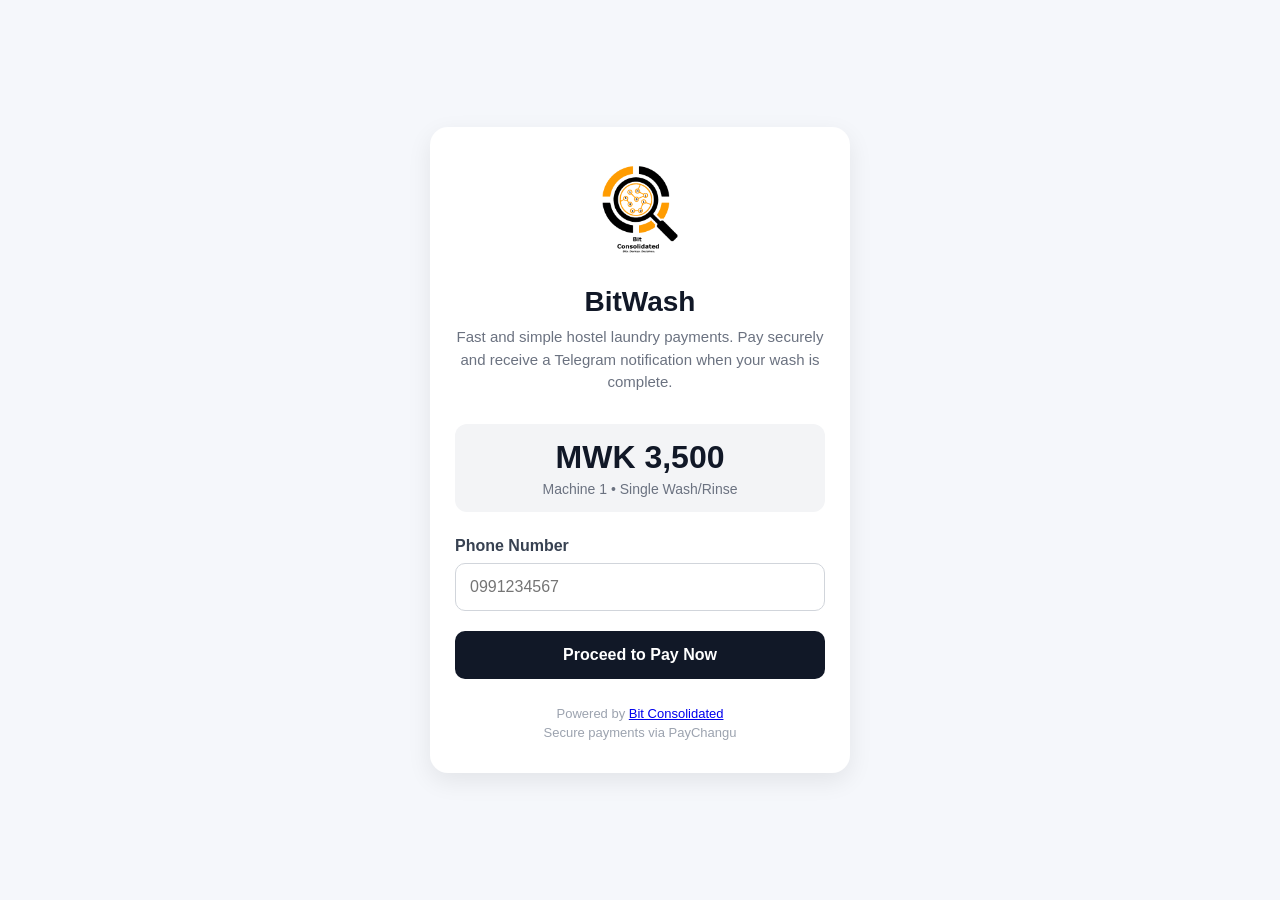
==== wash.html @ 8fad7244 "bitwash front page" ====
<!DOCTYPE html>
<html lang="en">
<head>
    <meta charset="UTF-8">
    <meta name="viewport" content="width=device-width, initial-scale=1.0">
    <title>BitWash</title>

    <style>
        * {
            margin: 0;
            padding: 0;
            box-sizing: border-box;
            font-family: Arial, sans-serif;
        }

        body {
            background: #f5f7fb;
            display: flex;
            justify-content: center;
            align-items: center;
            min-height: 100vh;
            padding: 20px;
        }

        .container {
            background: white;
            width: 100%;
            max-width: 420px;
            border-radius: 18px;
            padding: 30px 25px;
            box-shadow: 0 8px 25px rgba(0,0,0,0.08);
            text-align: center;
        }

        .logo {
            width: 110px;
            margin-bottom: 15px;
        }

        h1 {
            font-size: 28px;
            color: #111827;
            margin-bottom: 8px;
        }

        .subtitle {
            color: #6b7280;
            font-size: 15px;
            margin-bottom: 30px;
            line-height: 1.5;
        }

        .price-box {
            background: #f3f4f6;
            border-radius: 12px;
            padding: 15px;
            margin-bottom: 25px;
        }

        .price-box h2 {
            color: #111827;
            font-size: 32px;
            margin-bottom: 5px;
        }

        .price-box p {
            color: #6b7280;
            font-size: 14px;
        }

        form {
            text-align: left;
        }

        label {
            display: block;
            margin-bottom: 8px;
            font-weight: bold;
            color: #374151;
        }

        input {
            width: 100%;
            padding: 14px;
            border: 1px solid #d1d5db;
            border-radius: 10px;
            margin-bottom: 20px;
            font-size: 16px;
        }

        input:focus {
            outline: none;
            border-color: #111827;
        }

        button {
            width: 100%;
            background: #111827;
            color: white;
            border: none;
            padding: 15px;
            border-radius: 10px;
            font-size: 16px;
            font-weight: bold;
            cursor: pointer;
            transition: 0.2s;
        }

        button:hover {
            background: #000000;
        }

        .footer {
            margin-top: 25px;
            font-size: 13px;
            color: #9ca3af;
            line-height: 1.5;
        }

        @media (max-width: 480px) {
            .container {
                padding: 25px 20px;
            }

            h1 {
                font-size: 24px;
            }
        }
    </style>
</head>
<body>

    <div class="container">

        <!-- Logo -->
        <img src="images/Bit Consolidated Black.png" alt="Bit Consolidated Logo" class="logo">

        <h1>BitWash</h1>

        <p class="subtitle">
            Fast and simple hostel laundry payments.
            Pay securely and receive a Telegram notification when your wash is complete.
        </p>

        <div class="price-box">
            <h2>MWK 3,500</h2>
            <p>Machine 1 • Single Wash/Rinse</p>
        </div>

        <form action="https://washerbackend.onrender.com/pay" method="GET">

            <label>Phone Number</label>
            <input
                type="tel"
                name="phone"
                id="phone"
                placeholder="0991234567"
                required
            >

            <button type="submit">Proceed to Pay Now</button>

        </form>

        <div class="footer">
            Powered by <a href="https://www.bitconsolidated.africa/" target="_blank">Bit Consolidated</a><br>
            Secure payments via PayChangu
        </div>

    </div>

<script>
document.querySelector("form").addEventListener("submit", function(e) {

    let phone = document.getElementById("phone").value.trim();

    // Remove spaces
    phone = phone.replace(/\s+/g, "");

    // Convert +265...
    if (phone.startsWith("+265")) {
        phone = phone.substring(1);
    }

    // Convert 099...
    if (phone.startsWith("0")) {
        phone = "265" + phone.substring(1);
    }

    // Validate Malawi mobile numbers
    const regex = /^265(99|88|98|87)\d{7}$/;

    if (!regex.test(phone)) {
        alert("Enter a valid Malawi phone number");
        e.preventDefault();
        return;
    }

    // Save cleaned number back into form
    document.getElementById("phone").value = phone;

});
</script>

</body>
</html>
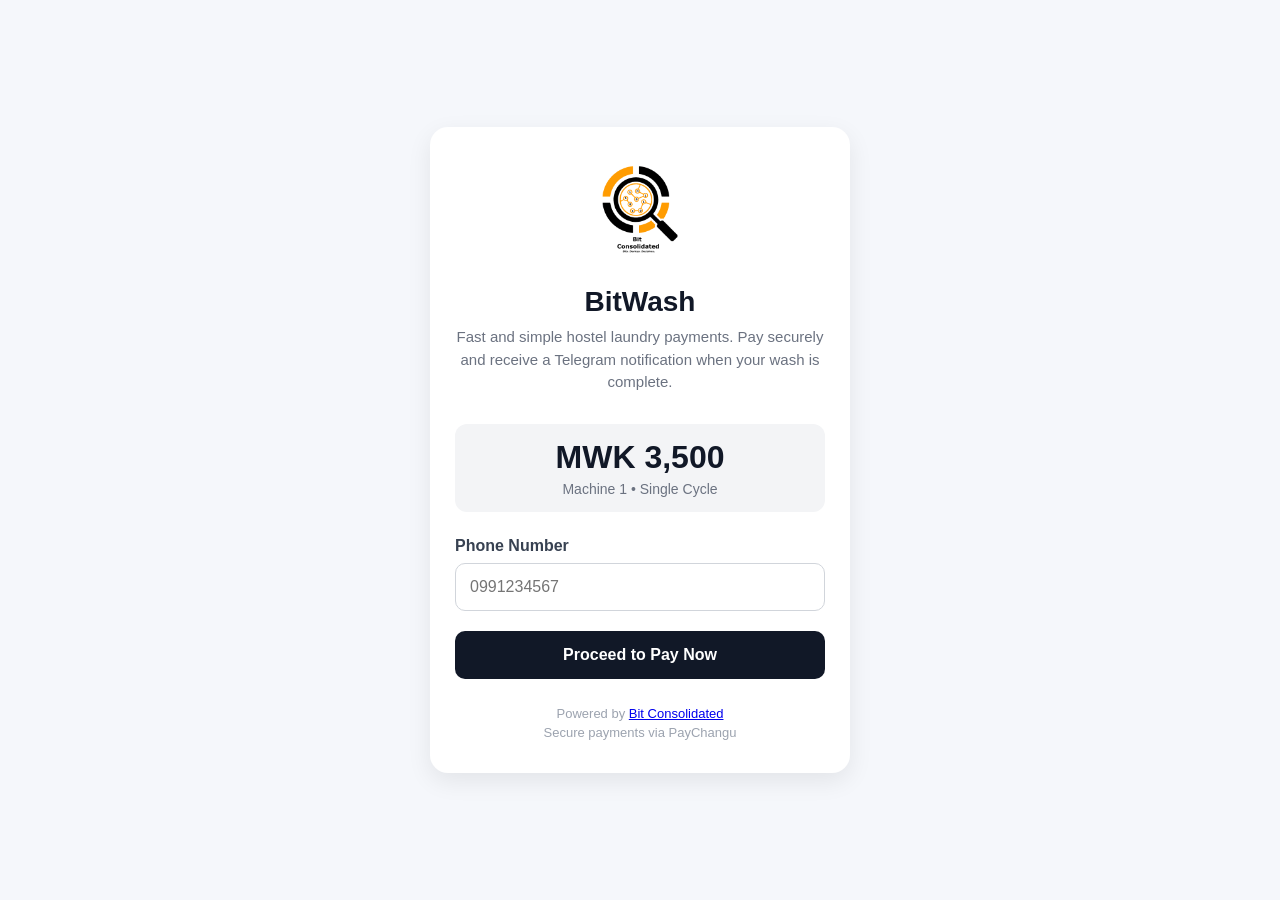
==== commit a7994cad: "Update wording" ====
--- a/wash.html
+++ b/wash.html
@@ -144,7 +144,7 @@
 
         <div class="price-box">
             <h2>MWK 3,500</h2>
-            <p>Machine 1 • Single Wash/Rinse</p>
+            <p>Machine 1 • Single Cycle</p>
         </div>
 
         <form action="https://washerbackend.onrender.com/pay" method="GET">
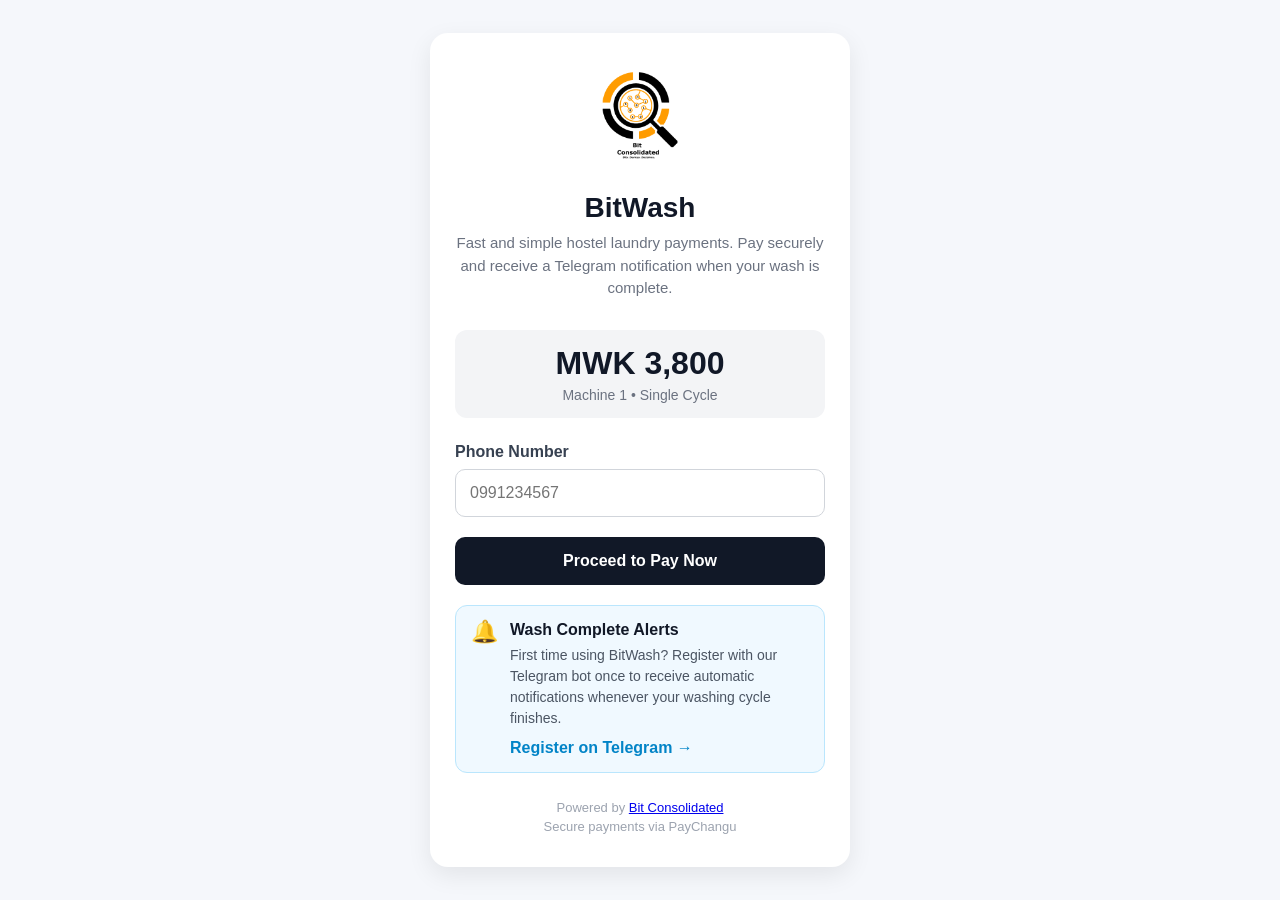
==== commit cbdd2d16: "update price and resgister info" ====
--- a/wash.html
+++ b/wash.html
@@ -126,6 +126,46 @@
                 font-size: 24px;
             }
         }
+
+        .telegram-box{
+            display:flex;
+            gap:12px;
+            align-items:flex-start;
+            background:#f0f9ff;
+            border:1px solid #bae6fd;
+            border-radius:12px;
+            padding:15px;
+            margin-top:20px;
+            text-align:left;
+        }
+
+        .telegram-icon{
+            font-size:22px;
+            line-height:1;
+        }
+
+        .telegram-content strong{
+            display:block;
+            color:#111827;
+            margin-bottom:6px;
+        }
+
+        .telegram-content p{
+            color:#4b5563;
+            font-size:14px;
+            line-height:1.5;
+            margin-bottom:10px;
+        }
+
+        .telegram-content a{
+            color:#0284c7;
+            font-weight:bold;
+            text-decoration:none;
+        }
+
+        .telegram-content a:hover{
+            text-decoration:underline;
+        }
     </style>
 </head>
 <body>
@@ -143,7 +183,7 @@
         </p>
 
         <div class="price-box">
-            <h2>MWK 3,500</h2>
+            <h2>MWK 3,800</h2>
             <p>Machine 1 • Single Cycle</p>
         </div>
 
@@ -162,6 +202,22 @@
 
         </form>
 
+        <div class="telegram-box">
+            <div class="telegram-icon">🔔</div>
+
+            <div class="telegram-content">
+                <strong>Wash Complete Alerts</strong>
+                <p>
+                    First time using BitWash?
+                    Register with our Telegram bot once to receive automatic notifications whenever your washing cycle finishes.
+                </p>
+
+                <a href="http://t.me/BitWash_Bot" target="_blank">
+                    Register on Telegram →
+                </a>
+            </div>
+        </div>
+
         <div class="footer">
             Powered by <a href="https://www.bitconsolidated.africa/" target="_blank">Bit Consolidated</a><br>
             Secure payments via PayChangu
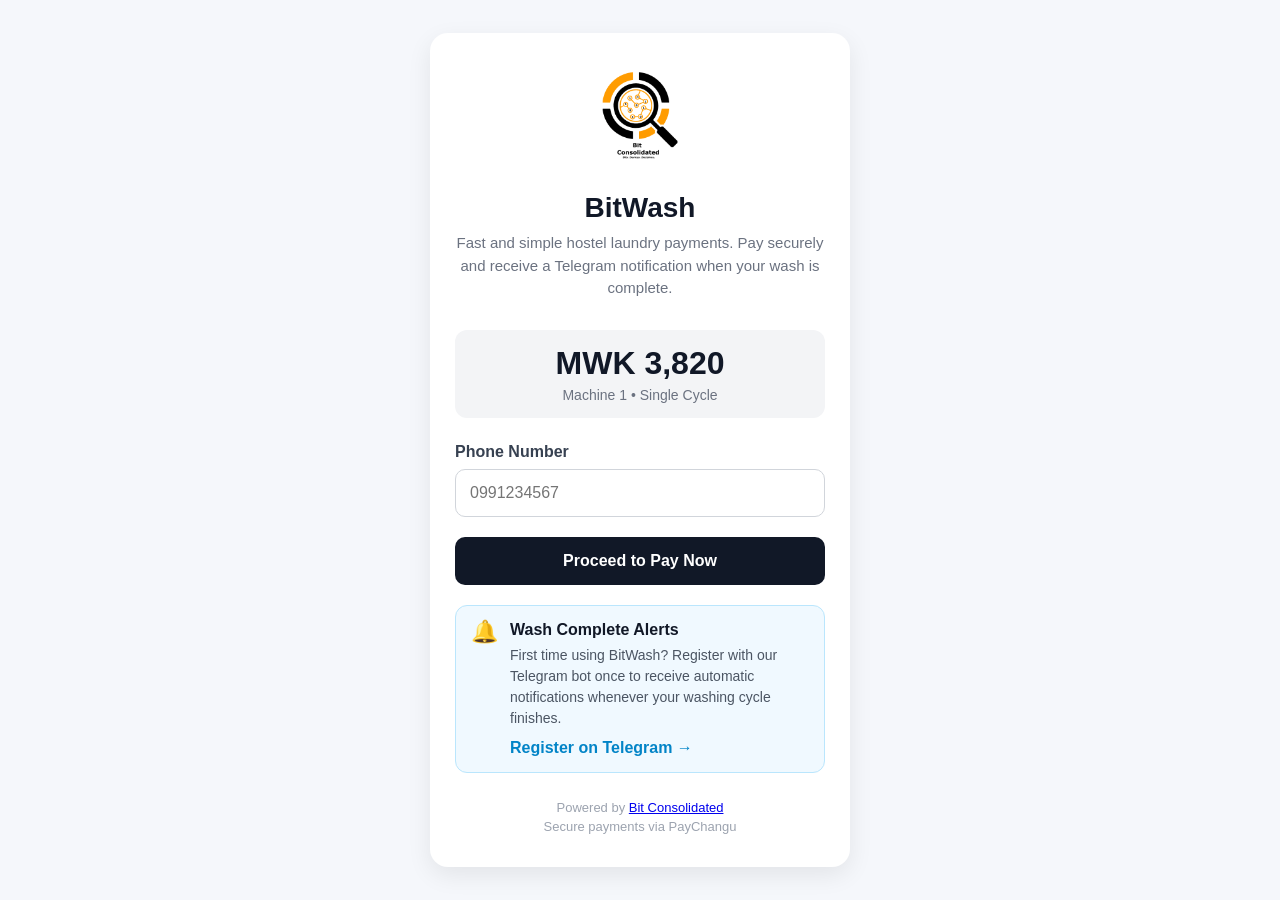
==== commit 3e8b7893: "update price" ====
--- a/wash.html
+++ b/wash.html
@@ -183,7 +183,7 @@
         </p>
 
         <div class="price-box">
-            <h2>MWK 3,800</h2>
+            <h2>MWK 3,820</h2>
             <p>Machine 1 • Single Cycle</p>
         </div>
 
